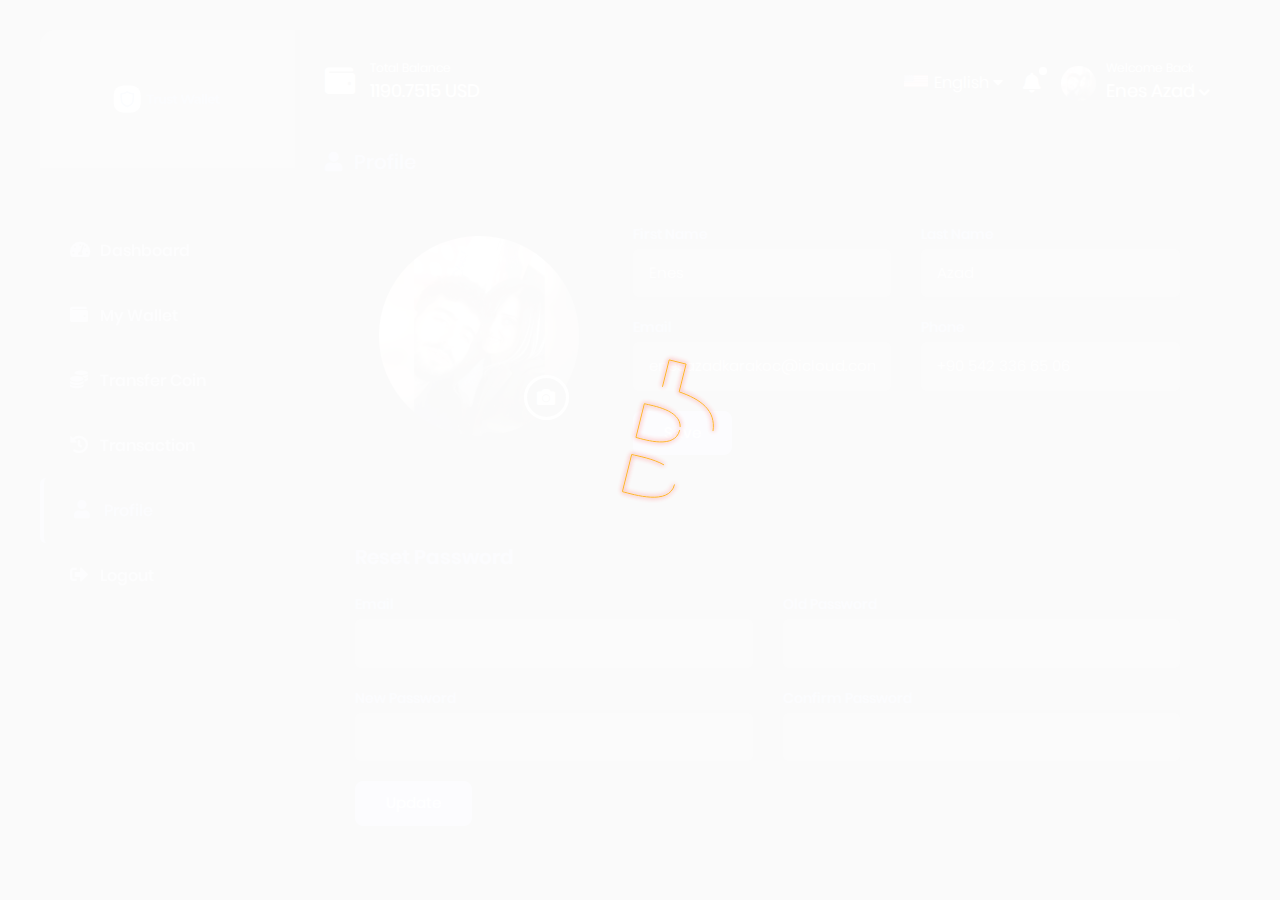
==== index.html @ 0002d227 "first commit" ====
<!doctype html>
<html lang="en">

<head>
   <meta charset="utf-8">
   <meta name="viewport" content="width=device-width, initial-scale=1, shrink-to-fit=no">
   <link rel="stylesheet" href="assets/css/style.css">
   <link rel="stylesheet" href="assets/css/responsive.css">
   <link rel="stylesheet" href="../../cdnjs.cloudflare.com/ajax/libs/Chart.assets/js/2.9.3/Chart.html">
   <link rel="stylesheet" href="assets/css/bootstrap.min.css">
   <link rel="stylesheet" href="assets/css/owl.carousel.min.css">
   <link rel="stylesheet" href="assets/fontawesome/css/all.min.css">
   <link rel="shortcut icon" href="assets/images/favicon.png">
   <title>Trust Wallet</title>
   <meta name="Keywords"
      content="crypto wallet, best crypto wallet, cryptocurrency wallet, online cryptocurrency wallet, multi cryptocurrency wallet">
   <meta name="Description"
      content="Create a multiple crypto wallet to send and receive crypto coins through various cryptocurrencies such as Bitcoin, Ethereum, Litecoin, etc. Check more features">
   <meta name="theme-color" content="#001c71">
   <meta name="twitter:card" content="summary">
   <meta name="twitter:description"
      content="Create a multiple crypto wallet to send and receive crypto coins through various cryptocurrencies such as Bitcoin, Ethereum, Litecoin, etc. Check more features">
   <meta name="twitter:title" content="Crypto Wallet User Panel | Cryptocurrency Wallet">
   <meta name="twitter:image" content="assets/images/meta-banner.html">
   <meta property="og:locale" content="en_US">
   <meta property="og:type" content="article">
   <meta property="og:title" content="Crypto Wallet User Panel | Cryptocurrency Wallet">
   <meta property="og:description"
      content="Create a multiple crypto wallet to send and receive crypto coins through various cryptocurrencies such as Bitcoin, Ethereum, Litecoin, etc. Check more features">
   <meta property="og:url" content="">
   <meta property="og:site_name" content="Crypto Wallet User Panel">
   <meta property="og:image" content="assets/images/meta-banner.html">
   <meta property="og:image:secure_url" content="assets/images/meta-banner.html">
</head>

<body class="theme-defalt dark-mode">
   <style>
      .wallet-transaction {
         margin: 0px 30px;
      }

      @media screen and (max-width: 1199px) and (min-width: 992px) {
         .wallet-transaction-box .wallet-transaction-balance {
            float: right !important;
            display: inherit !important;
            width: auto !important;
         }
      }
   </style>
   <!-- wallet area -->
   <div class="wallet-area">
      <div class="wallet-area-warpper">
         <div id="loader-wrapper">
            <div id="loader"></div>
            <div class="loader-images"><img src="assets/images/loader.svg" alt="Loader"></div>
         </div>
         <div class="row">
            <div class="col-xl-12 col-lg-12 col-md-12 col-sm-12 col-12">
               <div class="header-box">
                  <div class="header-logo">
                     <a href="dashboard.html"><img src="assets/images/logo.svg" alt="Logo"></a>
                  </div>
                  <div class="header-nav-menu">
                     <i class="menu-responsive fas fa-bars"></i>
                     <ul>
                        <li><a href="dashboard.html"><i class="fas fa-tachometer-alt"></i> Dashboard</a></li>
                        <li><a href="wallet.html"><i class="fas fa-wallet"></i> My Wallet</a></li>
                        <li><a href="transfer-coin.html"><i class="fas fa-coins"></i> Transfer Coin</a></li>
                        <li><a href="transaction.html"><i class="fas fa-history"></i> Transaction</a></li>
                        <li class="active"><a href="profile.html"><i class="fas fa-user"></i> Profile</a></li>
                        <li><a href="#" data-toggle="modal" data-target="#logout"><i class="fas fa-sign-out-alt"></i>
                              Logout</a></li>
                     </ul>
                     <div class="color-switcher">
                        <div class="toggle-button"><i class="fas fa-cog"></i></div>
                        <div class="color-theme-menu">
                           <h4>Color Switcher</h4>
                           <ul id="color-ul" class="clearfix">
                              <li class="color-li"><a class="theme-defalt" title="theme" href="#"></a></li>
                              <li class="color-li"><a class="theme-orrange" title="theme" href="#"></a></li>
                              <li class="color-li"><a class="theme-cyan" title="theme" href="#"></a></li>
                              <li class="color-li"><a class="theme-green" title="theme" href="#"></a></li>
                              <li class="color-li"><a class="theme-purple" title="theme" href="#"></a></li>
                              <li class="color-li"><a class="purple-pink" title="theme" href="#"></a></li>
                           </ul>
                        </div>
                     </div>
                     <div class="theme-color-swith">
                        <a href="JavaScript:Void(0)" onclick="changeMode()">Dark Mode</a>
                        <label class="switch">
                           <input type="checkbox" id="theme-change" checked>
                           <span class="slider round"></span>
                        </label>
                     </div>
                  </div>
               </div>
               <div class="wallet-area-right">
                  <div class="wallet-top-header clearfix">
                     <div class="wallet-top-header-left">
                        <div class="wallet-top-header-box">
                           <div class="header-wallet-ico" style="color: #87d682;"><i class="fas fa-wallet"></i></div>
                           <span>Total Balance</span>
                           <h3 style="color: #87d682;"><span id="balance">1190.7515</span> USD</h3>
                        </div>
                        <!-- <div class="wallet-top-header-box">
                              <div class="header-wallet-ico" style="color: #7ad9e3;"><i class="fab fa-bitcoin"></i></div>
                              <span>Pending Balance</span>
                              <h3 style="color: #7ad9e3;"><span>87.749575978</span> BTC</h3>
                           </div> -->
                     </div>
                     <div class="wallet-top-header-right">
                        <div class="wallet-language-box">
                           <div class="dropdown">
                              <div class="select">
                                 <span><img class="flag-img" src="assets/images/flag/us.png" alt="USA"> English</span>
                                 <i class="fas fa-caret-down"></i>
                              </div>
                              <input type="hidden" name="gender">
                              <div class="dropdown-menu">
                                 <ul class="language-dropdown">
                                    <li>
                                       <a href="#" class="lang-br lang-select" data-lang="en">
                                          <span><img class="flag-img" src="assets/images/flag/us.png"
                                                alt="USA"></span>English
                                       </a>
                                    </li>
                                    <li>
                                       <a href="#googtrans(en|ar)" class="lang-br lang-select" data-lang="ar">
                                          <span><img class="flag-img" src="assets/images/flag/ae.png"
                                                alt="Arabic"></span>Arabic
                                       </a>
                                    </li>
                                    <li>
                                       <a href="#googtrans(en|de)" class="lang-br lang-select" data-lang="de">
                                          <span><img class="flag-img" src="assets/images/flag/de.png"
                                                alt="Germany"></span>Deutsch
                                       </a>
                                    </li>
                                    <li>
                                       <a href="#googtrans(en|it)" class="lang-br lang-select" data-lang="it">
                                          <span><img class="flag-img" src="assets/images/flag/it.png"
                                                alt="Italy"></span>Italiano
                                       </a>
                                    </li>
                                    <li>
                                       <a href="#googtrans(en|vi)" class="lang-br lang-select" data-lang="vn">
                                          <span><img class="flag-img" src="assets/images/flag/th.png"
                                                alt="Viet Nam"></span>Tiếng Việt
                                       </a>
                                    </li>
                                    <li>
                                       <a href="#googtrans(en|pt)" class="lang-br lang-select" data-lang="pt">
                                          <span><img class="flag-img" src="assets/images/flag/br.png"
                                                alt="Brazil"></span>Portuguese
                                       </a>
                                    </li>
                                    <li>
                                       <a href="#googtrans(en|es)" class="lang-br lang-select" data-lang="es">
                                          <span><img class="flag-img" src="assets/images/flag/es.png"
                                                alt="Spain"></span>español
                                       </a>
                                    </li>
                                    <li>
                                       <a href="#googtrans(en|zh-CN)" class="lang-br lang-select" data-lang="zh-CN">
                                          <span><img class="flag-img" src="assets/images/flag/cn.png"
                                                alt="China"></span>Chinese
                                       </a>
                                    </li>
                                    <li>
                                       <a href="#googtrans(en|ko)" class="lang-br lang-select" data-lang="ko">
                                          <span><img class="flag-img" src="assets/images/flag/kr.png"
                                                alt="Korea, Republic of"></span>한국어
                                       </a>
                                    </li>
                                    <li>
                                       <a href="#googtrans(en|ru)" class="lang-br lang-select" data-lang="ru">
                                          <span><img class="flag-img" src="assets/images/flag/ru.png"
                                                alt="Russia"></span>Русский
                                       </a>
                                    </li>
                                    <li>
                                       <a href="#googtrans(en|ja)" class="lang-br lang-select" data-lang="ja">
                                          <span><img class="flag-img" src="assets/images/flag/jp.png"
                                                alt="Japan"></span>日本語
                                       </a>
                                    </li>
                                    <li>
                                       <a href="#googtrans(en|hi)" class="lang-br lang-select" data-lang="hi">
                                          <span><img class="flag-img" src="assets/images/flag/in.png"
                                                alt="India"></span>Hindi
                                       </a>
                                    </li>
                                    <li>
                                       <a href="#googtrans(en|th)" class="lang-br lang-select" data-lang="th">
                                          <span><img class="flag-img" src="assets/images/flag/th.png"
                                                alt="Thailand"></span>ภาษาไทย
                                       </a>
                                    </li>
                                 </ul>
                              </div>
                           </div>
                        </div>
                        <div class="notification-box-area">
                           <div class="notification-box">
                              <i class="fas fa-bell"></i>
                              <span class="notification-active"></span>
                           </div>
                           <div class="notification-dropdown">
                              <div class="notification-header">
                                 <h3>You have <strong>3</strong> new notifications.</h3>
                              </div>
                              <ul class="notification-list">
                                 <li class="notification-success">
                                    <div class="notification-icon"><i class="fas fa-check-circle"></i></div>
                                    <div class="notification-content">
                                       <h3>Successful transaction of 0.01 BTC</h3>
                                       <h4>15 mins ago</h4>
                                    </div>
                                 </li>
                                 <li class="notification-pending">
                                    <div class="notification-icon"><i class="fas fa-exclamation-circle"></i></div>
                                    <div class="notification-content">
                                       <h3>4 of Pending Transactions!</h3>
                                       <h4>45 mins ago</h4>
                                    </div>
                                 </li>
                                 <li class="notification-cancel read-notification">
                                    <div class="notification-icon"><i class="fas fa-times-circle"></i></div>
                                    <div class="notification-content">
                                       <h3>Cancelled Transaction of 20 BTC</h3>
                                       <h4>1 hour ago</h4>
                                    </div>
                                 </li>
                                 <li class="notification-cancel read-notification">
                                    <div class="notification-icon"><i class="fas fa-times-circle"></i></div>
                                    <div class="notification-content">
                                       <h3>Cancelled Transaction of 5 BTC</h3>
                                       <h4>1 hour ago</h4>
                                    </div>
                                 </li>
                                 <li class="notification-cancel read-notification">
                                    <div class="notification-icon"><i class="fas fa-times-circle"></i></div>
                                    <div class="notification-content">
                                       <h3>Cancelled Transaction of 30 BTC</h3>
                                       <h4>1 hour ago</h4>
                                    </div>
                                 </li>
                              </ul>
                              <div class="notification-footer">
                                 <a href="JavaScript:Void(0)">Read All Notifications</a>
                              </div>
                           </div>
                        </div>
                        <div class="wallet-top-header-box user-top-detail">
                           <div class="header-wallet-ico"><img src="assets/images/profile.jpg" alt="Profile"></div>
                           <span>Welcome Back</span>
                           <h3>Enes Azad <i class="fas fa-chevron-down"></i></h3>
                           <ul class="profile-dropdown">
                              <li><a href="profile.html"><i class="fas fa-user"></i> Profile</a></li>
                              <li><a href="wallet.html"><i class="fas fa-wallet"></i> My Wallet</a></li>
                              <li><a href="#"><i class="fas fa-sign-out-alt"></i> Logout</a></li>
                           </ul>
                        </div>
                     </div>
                  </div>
                  <div class="wallet-box-scroll">
                     <div class="wallet-bradcrumb">
                        <h2><i class="fas fa-user"></i> Profile</h2>
                     </div>
                     <div class="profile-page-area clearfix">
                        <div class="profile-page-area-main">
                           <div class="profile-information">
                              <div class="editprofile-images">
                                 <div class="edit-images">
                                    <img src="assets/images/profile.jpg" alt="Profile">
                                    <input style="display: none;" type="file" accept="jpg" id="edit-pp">
                                    <label for="edit-pp" class="edit-label"><i class="fas fa-camera"></i></label>
                                 </div>
                              </div>
                           </div>
                           <div class="profile-information-right">
                              <div class="profile-information-box">
                                 <div class="theme-input-box">
                                    <label>First Name</label>
                                    <input type="text" name="" value="Enes" class="theme-input">
                                 </div>
                                 <div class="theme-input-box">
                                    <label>Last Name</label>
                                    <input type="text" name="" value="Azad" class="theme-input">
                                 </div>
                                 <div class="theme-input-box">
                                    <label>Email</label>
                                    <input type="email" name="" value="enesazadkarakoc@icloud.com" class="theme-input">
                                 </div>
                                 <div class="theme-input-box">
                                    <label>Phone</label>
                                    <input type="" name="" value="+90 542 336 65 06" class="theme-input">
                                 </div>
                                 <div class="profile-btn">
                                    <button class="theme-btn">Save</button>
                                 </div>
                              </div>
                           </div>
                        </div>
                        <div class="profile-reset-password">
                           <div class="profile-information-box">
                              <h2 class="dashboard-title">Reset Password</h2>
                              <div class="theme-input-box">
                                 <label>Email</label>
                                 <input type="email" name="" class="theme-input">
                              </div>
                              <div class="theme-input-box">
                                 <label>Old Password</label>
                                 <input type="Password" name="" class="theme-input">
                              </div>
                              <div class="theme-input-box">
                                 <label>New Password</label>
                                 <input type="Password" name="" class="theme-input">
                              </div>
                              <div class="theme-input-box">
                                 <label>Confirm Password</label>
                                 <input type="Password" name="" class="theme-input">
                              </div>
                              <div class="profile-btn">
                                 <button class="theme-btn">Update</button>
                              </div>
                           </div>
                        </div>
                     </div>
                  </div>
               </div>
            </div>
         </div>
      </div>
   </div>
   <!-- wallet area -->
   <!-- create wallet area -->
   <div id="create-wallet" class="modal fade theme-popup" role="dialog">
      <div class="modal-dialog">
         <!-- Modal content-->
         <div class="modal-content">
            <div class="modal-header">
               <h4 class="modal-title">Create Wallet</h4>
               <button type="button" class="close" data-dismiss="modal"><i class="fas fa-times"></i></button>
            </div>
            <div class="modal-body">
               <div class="wallet-popup">
                  <form>
                     <div class="wallet-popup-box">
                        <label>Address</label>
                        <input class="theme-input" type="" name="" placeholder="1F1tAaz5x1HUXrCNLbtMDqcw6o5GNn4xqX">
                     </div>
                     <div class="wallet-popup-box">
                        <label>Amount</label>
                        <input class="theme-input" type="" name="" placeholder="1.234567735">
                        <select>
                           <option>BTC</option>
                           <option>ETH</option>
                           <option>LTC</option>
                           <option>BCH</option>
                           <option>USDT</option>
                        </select>
                     </div>
                     <div class="wallet-btn text-right">
                        <button class="theme-btn">Create Wallet</button>
                     </div>
                  </form>
               </div>
            </div>
         </div>
      </div>
   </div>
   <!-- create wallet area -->
   <!-- remove wallet area -->
   <div id="remove-wallet" class="modal fade remove-theme-popup" role="dialog">
      <div class="modal-dialog">
         <!-- Modal content-->
         <div class="modal-content">
            <div class="modal-body">
               <button type="button" class="close" data-dismiss="modal"><i class="fas fa-times"></i></button>
               <div class="remove-popup">
                  <h3>Are you sure want to remove ?</h3>
                  <div class="remove-popuo-btn clearfix">
                     <button class="remove-btn cancel-btn" data-dismiss="modal">Cancel</button>
                     <button class="remove-btn" data-dismiss="modal">Remove</button>
                  </div>
               </div>
            </div>
         </div>
      </div>
   </div>
   <!-- remove wallet area -->
   <!-- logout model area -->
   <div id="logout" class="modal fade remove-theme-popup" role="dialog">
      <div class="modal-dialog">
         <!-- Modal content-->
         <div class="modal-content">
            <div class="modal-body">
               <button type="button" class="close" data-dismiss="modal"><i class="fas fa-times"></i></button>
               <div class="remove-popup">
                  <h3>Are you sure want to logout ?</h3>
                  <div class="remove-popuo-btn clearfix">
                     <button class="remove-btn cancel-btn" data-dismiss="modal">Cancel</button>
                     <button class="remove-btn" data-dismiss="modal">Logout</button>
                  </div>
               </div>
            </div>
         </div>
      </div>
   </div>
   <!-- logout model area -->
   <script src="assets/js/jquery.min.js"></script>
   <script src="assets/js/bootstrap.min.js"></script>
   <script type="text/javascript"
      src="../../cdnjs.cloudflare.com/ajax/libs/jquery-cookie/1.4.1/jquery.cookie.min.js"></script>
   <script type="text/javascript"
      src="../../translate.google.com/translate_a/elementa0d8.js?cb=googleTranslateElementInit"></script>
   <script src="assets/js/custom.js"></script>
</body>

</html>
---- assets/css/style.css ----
/*
* Template Name : Crypto Wallet User Panel | Cryptocurrency Wallet
* Version : 1.0.0
* Created by : Crypto Wallet User Panel | Cryptocurrency Wallet
* File: Main Css 
*/

/*
====================================
[ CSS TABLE CONTENT ]
------------------------------------
    1.0 - Custom
    2.0 - header css
    3.0 - wallet css
    4.0 - popup css
    5.0 - tranfer coin css
    6.0 - invoice css
    7.0 - remove theme pupup css
    8.0 - profile css
    9.0 - color swittcher css
-------------------------------------
[ END CSS TABLE CONTENT ]
=====================================
*/
/* =============================================
                Theme Reset Style
============================================= */
@import url("color/dark/dark-blue.css");
@import url("color/dark/dark-green.css");
@import url("color/dark/dark-purple.css");
@import url("color/dark/dark-purple-pink.css");
@import url("color/orrange.css");
@import url("color/cyan.css");
@import url("color/green.css");
@import url("color/purple.css");
@import url("color/purple-pink.css");
@import url("color/dark-mode.css");
body {
    font-family: 'Poppins' !important;
    font-weight: 300 !important;
    top: inherit !important;
    min-height: inherit !important;
    transition: all 0.3s;
}
.dark-mode{
    background-color: #000;
}
ul, li {
    margin: 0px;
    padding: 0px;
    list-style: none;
}
img{
  max-width: 100%;
}
@font-face {
    font-family: 'Poppins';
    src: url('../fonts/Poppins-Light.eot');
    src: url('../fonts/Poppins-Light.woff') format('woff'), 
         url('../fonts/Poppins-Light.ttf') format('truetype'), 
         url('../fonts/Poppins-Light.svg') format('svg');
    font-weight: 300;
    font-style: normal;
}
@font-face {
    font-family: 'Poppins';
    src: url('../fonts/Poppins-Regular.eot');
    src: url('../fonts/Poppins-Regular.woff') format('woff'), 
         url('../fonts/Poppins-Regular.ttf') format('truetype'), 
         url('../fonts/Poppins-Regular.svg') format('svg');
    font-weight: 400;
    font-style: normal;
}
@font-face {
    font-family: 'Poppins';
    src: url('../fonts/Poppins-Medium.eot');
    src: url('../fonts/Poppins-Medium.woff') format('woff'), 
         url('../fonts/Poppins-Medium.ttf') format('truetype'), 
         url('../fonts/Poppins-Medium.svg') format('svg');
    font-weight: 500;
    font-style: normal;
}
@font-face {
    font-family: 'Poppins';
    src: url('../fonts/Poppins-Bold.eot');
    src: url('../fonts/Poppins-Bold.woff') format('woff'), 
         url('../fonts/Poppins-Bold.ttf') format('truetype'), 
         url('../fonts/Poppins-Bold.svg') format('svg');
    font-weight: 800;
    font-style: normal;
}
@font-face {
    font-family: 'Poppins';
    src: url('../fonts/Poppins-SemiBold.eot');
    src: url('../fonts/Poppins-SemiBold.woff') format('woff'), 
         url('../fonts/Poppins-SemiBold.ttf') format('truetype'), 
         url('../fonts/Poppins-SemiBold.svg') format('svg');
    font-weight: 600;
    font-style: normal;
}
-webkit-scrollbar-track
{
    -webkit-box-shadow: inset 0 0 6px rgba(0,0,0,0.3);
    border-radius: 10px;
    background-color: #ccc;
}

::-webkit-scrollbar
{
    width: 6px;
    background-color: #ccc;
}

::-webkit-scrollbar-thumb
{
    border-radius: 10px;
    -webkit-box-shadow: inset 0 0 6px rgba(0,0,0,.3);
    background-color: #ccc;
}
/* custom css */
.dark-mode .color-theme-menu .theme-defalt {
    background-color: #5a78d2 !important;
}
#loader-wrapper {
    position: fixed;
    top: 0;
    left: 0;
    width: 100%;
    height: 100%;
    z-index: 10;
    overflow: visible;
    background-color: rgba(255, 255, 255, 0.98);
    transition: all 0.5s;
}
.loaded #loader-wrapper {
    visibility: hidden;
    opacity: 0;
}
.loader-images {
    position: fixed;
    top: 50%;
    left: 50%;
    transform: translate(-50%, -50%);
    display: block;
}
.loaded #loader-wrapper .loader-images{
    display: none;
}
.theme-color-swith {
    padding: 10px 0px 10px 15px;
    border-top: 1px solid #eee;
    margin-top: 8px;
    position: relative;
}
.theme-color-swith a {
    font-weight: 600;
    color: #666;
    font-size: 14px;
    text-decoration: none !important;
}
.theme-color-swith .switch {
    display: inline-block;
    width: 35px;
    height: 20px;
    position: absolute;
    top: 12px;
    right: 15px;
}
.theme-color-swith .switch input { 
  opacity: 0;
  width: 0;
  height: 0;
}
.theme-color-swith .slider {
  position: absolute;
  cursor: pointer;
  top: 0;
  left: 0;
  right: 0;
  bottom: 0;
  background-color: #ccc;
  -webkit-transition: .4s;
  transition: .4s;
}
.theme-color-swith .slider:before {
    position: absolute;
    content: "";
    height: 12px;
    width: 12px;
    left: 5px;
    bottom: 4px;
    background-color: white;
    -webkit-transition: .4s;
    transition: .4s;
}
.theme-color-swith input:checked + .slider {
    background-color: #001c71;
}
.theme-color-swith input:checked + .slider:before {
    -webkit-transform: translateX(14px);
    -ms-transform: translateX(14px);
    transform: translateX(14px);
}
/* Rounded sliders */
.theme-color-swith .slider.round {
  border-radius: 34px;
}
.theme-color-swith .slider.round:before {
  border-radius: 50%;
}
/* theme color toggle */
@media (max-width:520px){
    #toast {
        left: 70%;
        top: 120px;
    }
}
#toast.show {
    visibility: visible;
    -webkit-animation: fadein 2s, fadeout 2s 4.5s;
    animation: fadein 2s, fadeout 2s 4.5s;
}

@-webkit-keyframes fadein {
    from {top: 0; opacity: 0;} 
    to {top: 120px; opacity: 1;}
}

@keyframes fadein {
    from {top: 0; opacity: 0;}
    to {top: 120px; opacity: 1;}
}

@-webkit-keyframes fadeout {
    from {top: 120px; opacity: 1;} 
    to {top: 0; opacity: 0;}
}

@keyframes fadeout {
    from {top: 120px; opacity: 1;}
    to {top: 0; opacity: 0;}
}
/*toast css over*/
.theme-btn {
    background-color: #001c71;
    border: 1px solid #001c71;
    padding: 10px 30px;
    color: #fff;
    outline: 0;
    font-size: 15px;
    border-radius: 8px;
    cursor: pointer;
    outline: 0 !important;
}
.theme-btn:hover {
    opacity: .8;
}
.dark-mode .wallet-area-warpper {
    box-shadow: 0px 0px 15px #000;
}
.wallet-area-warpper {
    background-color: #001c7110;
    height: calc(100vh - 60px);
    border-radius: 15px 15px;
    box-shadow: 0px 0px 15px #ccc;
    max-width: 1200px;
    margin: 0px auto;
    position: relative;
    overflow: hidden;
}
/*.wallet-area-warpper::before {
    content: "";
    height: 100%;
    width: 100%;
    background-color: #fff;
    position: absolute;
    top: 0px;
    left: 0px;
    border: 0px;
    z-index: 99;
    opacity: .99;
    transition: all 0.5s;
}*/
.wallet-box-scroll {
    height: calc(100vh - 160px);
    overflow: auto;
    padding-bottom: 30px;
}
/* custom css */
/* header css */
.header-logo {
    padding: 34px 30px;
    margin-bottom: 50px;
    background-color: #29418a;
    border-radius: 15px 0px 0px;
}
.header-box {
    background-color: #fff;
    border-radius: 15px 0px 0px 15px;
    position: fixed;
    width: 255px;
    height: calc(100% - 60px);
}
.wallet-area {
    margin: 30px 30px;
}
.header-logo img {
    max-width: 140px;
    display: block;
    margin: 0px auto;
}
.header-nav-menu ul {
    margin: 0px;
}
.header-nav-menu ul li {
    padding-bottom: 20px;
    padding: 20px 30px 20px 60px;
    position: relative;
}
.header-nav-menu ul li a > i {
    font-size: 18px;
    position: absolute;
    top: 22px;
    left: 30px;
}
.header-nav-menu ul li.active {
    border-left: 4px solid #001c71;
    border-radius: 6px;
}
.header-nav-menu ul li a {
    display: inline-block;
    font-size: 16px;
    color: #96a1b7;
    text-decoration: none;
    font-weight: 500;
    line-height: normal;
}
.header-nav-menu ul li.active > a,
.header-nav-menu ul li a:hover {
    color: #001c71;
}
/* header css */
/* wallet css */
.wallet-chart {
    padding: 0px 30px;
    margin-bottom: 30px;
}
.wallet-chart #chart {
    background-color: #fff;
    border-radius: 15px 15px;
    padding: 15px 15px;
}
.apexcharts-toolbar,
.apexcharts-legend.apexcharts-align-left.position-top {
    display: none !important;
}
.wallet-chart #chart {
    background-color: #fff;
    border-radius: 15px 15px;
    padding: 8px 40px 8px 15px;
    overflow: hidden;
    box-shadow: 0px 0px 8px #eee;
}
.wallet-area-right {
    margin-left: 255px;
    padding-bottom: 30px;
}
.wallet-top-header-left {
    float: left;
}
.wallet-top-header-right {
    float: right;
}
.wallet-top-header-box.user-top-detail {
    cursor: pointer;
    position: relative;
    margin-left: 20px;
}
.wallet-top-header-box.user-top-detail ul {
    position: absolute;
    top: 100%;
    margin: 28px 0px 0px;
    width: 150px !important;
    right: 0px;
    background-color: #fff;
    z-index: 1;
    box-shadow: 0px 0px 8px #ccc;
    display: none;
}
.wallet-language-box {
    float: left;
    margin: 12px 0px 0px;
}
.wallet-language-box .dropdown {
    outline: 0;
    cursor: pointer;
}
.wallet-language-box .dropdown-menu {
    background-color: #fff;
    border: 0px;
    top: 58px;
    border-radius: 0px;
    padding: 0px;
    margin: 0px;
    box-shadow: 0px 0px 8px #ccc;
}
.wallet-language-box .dropdown-menu .language-dropdown {
    height: 430px;
    overflow: auto;
    margin: 0;
}
.wallet-language-box .dropdown-menu li {
    font-size: 15px;
    padding: 10px 15px;
    color: #001c71;
    border-bottom: 1px solid #eee;
}
.wallet-language-box .dropdown-menu li > a {
    color: #001c71;
    text-decoration: none;
}
.wallet-language-box .dropdown-menu li.active {
    background-color: #274398;
    border-color: #274398;
}
.wallet-language-box .dropdown-menu li:last-child {
    border-bottom: 0px;
}
.wallet-language-box .dropdown-menu li img {
    width: 24px;
    margin-right: 5px;
}
.wallet-language-box .dropdown .select {
    font-size: 16px;
    color: #fff;
}
.wallet-language-box .dropdown .select span img {
    width: 24px;
    float: left;
    position: relative;
    top: 4px;
    margin-right: 6px;
}
.wallet-top-header-right .notification-box-area {
    float: left;
    margin-left: 20px;
    position: relative;
    z-index: 1;
}
#artitleTranslate, #customTranslate, .goog-te-banner-frame {
 display: none;
}
.notification-dropdown {
    position: absolute;
    top: 70px;
    width: 330px !important;
    background-color: #fff;
    left: 50%;
    z-index: 1;
    transform: translateX(-50%);
    box-shadow: 0px 0px 8px #ccc;
    display: none;
}
.notification-dropdown::before,
.profile-dropdown::before,
.wallet-language-box .dropdown-menu::before {
    bottom: 100%;
    left: 50%;
    border: solid transparent;
    content: " ";
    height: 0;
    width: 0;
    position: absolute;
    pointer-events: none;
    border-color: rgba(194, 225, 245, 0);
    border-bottom-color: #fff;
    border-width: 10px;
    margin-left: -10px;
}
.wallet-language-box .dropdown-menu::before {
    left: 45%;
}
.notification-dropdown::before {
    border-bottom-color: #f3f3f3;
}
.notification-dropdown .notification-list {
    margin: 0px;
    max-height: 288px;
    overflow-y: auto;
}
.notification-dropdown .notification-footer a {
    background-color: #001c71;
    display: block;
    font-size: 15px;
    padding: 12px 15px;
    text-align: center;
    color: #fff;
    font-weight: 500;
    text-decoration: none;
}
.notification-header h3 {
    font-size: 15px;
    margin: 0px;
    background-color: #f3f3f3;
    padding: 15px 15px;
    text-align: center;
    color: #001c71;
}
.notification-dropdown li .notification-icon {
    font-size: 22px;
    position: absolute;
    color: #fff;
    top: 50%;
    transform: translateY(-50%);
    left: 15px;
}
.notification-success .notification-icon {
    color: #4CAF50 !important;
}
.notification-pending .notification-icon {
    color: #ffc107 !important;
}
.notification-cancel .notification-icon {
    color: #f05050 !important;
}
.notification-content {
    padding-left: 32px;
}
.notification-dropdown li {
    position: relative;
    padding: 15px 15px;
    border-bottom: 1px solid #eee;
    color: #717171;
    cursor: pointer;
}
.notification-dropdown li.read-notification {
    color: #aaa;
}
.notification-dropdown li:last-child {
    border-bottom: 0px;
}
.notification-dropdown li .notification-content h3 {
    font-size: 15px;
    margin: 0px 0px 5px;
    font-weight: 500;
}
.notification-dropdown li.read-notification .notification-content h3 {
    font-weight: normal;
}
.notification-dropdown li .notification-content h4 {
    font-size: 15px;
    font-weight: 400;
    margin: 0px;
    color: #aaaaaa;
}
.notification-dropdown li span {
    font-size: 12px;
    color: #001c71;
    position: absolute;
    top: 50%;
    transform: translateY(-50%);
    right: 15px;
}
.wallet-top-header-right .notification-box-area .notification-box{
    position: relative;
}
.wallet-top-header-right .notification-box-area .notification-box > i {
    font-size: 20px;
    color: #fff;
    margin: 14px 0px 0px;
    cursor: pointer;
}
.wallet-top-header-right .notification-box-area .notification-box .notification-active {
    height: 8px;
    width: 8px;
    background-color: #87d682;
    border-radius: 100%;
    position: absolute;
    top: 8px;
    right: -6px;
}
.wallet-top-header-box.user-top-detail ul li a {
    display: block;
    font-size: 16px;
    color: #001c71;
    padding: 10px 15px;
    text-decoration: none;
    border-bottom: 1px solid #eee;
}
.wallet-top-header-box.user-top-detail ul li:last-child a{
    border-bottom: 0px;
}
.wallet-top-header-box.user-top-detail ul li a > i {
    font-size: 15px;
    margin-right: 5px;
}
.wallet-top-header-box {
    float: left;
    margin-left: 30px;
    position: relative;
    padding-left: 45px;
}
.wallet-top-header-box .header-wallet-ico {
    font-size: 30px;
    position: absolute;
    top: 0px;
    left: 0px;
    color: #ccc;
}
.wallet-top-header-box .header-wallet-ico img {
    height: 35px;
    width: 35px;
    border-radius: 100%;
}
.wallet-top-header-left .wallet-top-header-box:first-child{
    margin-left: 0px;
}
.wallet-top-header {
    background-color: #001c71;
    padding: 28.5px 30px;
    border-top-right-radius: 15px;
}
.wallet-top-header-box > span {
    font-size: 12px;
    color: #eff6ff;
    display: block;
    margin-bottom: 3px;
}
.wallet-top-header-box h3 {
    font-size: 18px;
    color: #e3e3e7;
    margin: 0px;
    font-weight: 400;
}
.wallet-top-header-box h3 > i {
    font-size: 12px;
}
.wallet-bradcrumb {
    padding: 20px 30px;
}
.wallet-bradcrumb h2 {
    font-size: 20px;
    margin: 0px;
    color: #003595;
}
.wallet-bradcrumb h2 > i {
    margin-right: 6px;
}
.wallet-box-main {
    padding: 0px 15px;
}
.wallet-box-left {
    width: 45%;
    float: left;
    padding: 0px 15px;
}
.wallet-box-right {
    width: 55%;
    float: left;
    padding: 0px 15px;
}
.wallet-balance-box .wallet-balance-name {
    float: left;
}
.wallet-balance-box .wallet-balance-amount {
    float: right;
}
.wallet-balance {
    background-color: #fff;
    border-radius: 15px 15px;
    padding: 30px 30px;
    box-shadow: 0px 0px 8px #eee;
}
.wallet-balance-box {
    position: relative;
    padding-left: 55px;
    border-bottom: 1px solid #eee;
    padding-bottom: 19px;
    margin-bottom: 18px;
}
.wallet-balance-box:last-child{
    padding-bottom: 0px;
    margin-bottom: 0px;
    border-bottom: 0px;
}
.wallet-balance-box .wallet-balance-ico {
    width: 40px;
    position: absolute;
    top: 0px;
    left: 0px;
}
.wallet-balance-box .wallet-balance-name h3,
.wallet-balance-box .wallet-balance-amount h3 {
    font-size: 16px;
    color: #001c71;
    margin: 0px 0px;
}
.wallet-balance-box span {
    font-size: 15px;
    color: #666;
    display: block;
    font-weight: 400;
}
.wallet-balance-box .wallet-balance-amount h3 {
    margin: 10px 0px;
}
.wallet-transaction {
    background-color: #fff;
    border-radius: 15px 15px;
    padding: 30px 30px;
    box-shadow: 0px 0px 8px #eee;
}
.wallet-transaction-box .wallet-transaction-ico {
    height: 40px;
    width: 40px;
    background-color: #001c71;
    font-size: 18px;
    text-align: center;
    color: #fff;
    border-radius: 100%;
    position: absolute;
    top: 0px;
    left: 0px;
}
.wallet-transaction-box .wallet-transaction-ico > i {
    line-height: 40px;
}
.wallet-transaction-box {
    position: relative;
    padding-left: 52px;
    border-bottom: 1px solid #eee;
    padding-bottom: 20px;
    margin-bottom: 20px;
}
.wallet-transaction-box:last-child{
    border-bottom: 0px;
    padding-bottom: 0px;
    margin-bottom: 0px;
}
.wallet-transaction-box .wallet-transaction-name h3,
.wallet-transaction-balance h3 {
    font-size: 16px;
    color: #001c71;
    margin: 0px 0px;
}
.wallet-transaction-box .wallet-transaction-name span,
.wallet-transaction-balance span {
    font-size: 13px;
    color: #666;
    display: block;
}
.wallet-transaction-box .wallet-transaction-name {
    float: left;
}
.wallet-transaction-box .wallet-transaction-balance {
    float: right;
}
.wallet-transaction-box .wallet-transaction-ico.wallet-Withdrawal {
    background-color: #87d682;
}
.wallet-transaction-box .wallet-transaction-ico.wallet-sync {
    background-color: #7ad9e3;
}
.sent-coin-transaction {
    background-color: #87d682 !important;
}
.recive-coin-transaction {
    background-color: #7ad9e3 !important;
}
.dashboard-title {
    font-size: 20px;
    color: #001c71;
    font-weight: 600;
    margin: 0px 0px 25px;
}
.wallet-balance-area {
    margin: 0px 15px;
}
.wallet-balance-area .wallet-balance-box .wallet-balance-ico {
    position: static;
    text-align: center;
    margin: 0px auto 15px;
    width: 60px;
    height: 60px;
}
.wallet-balance-area .wallet-balance-box {
    width: calc(33.33% - 30px);
    text-align: center;
    margin: 0px 15px;
    float: left;
    padding: 20px 20px;
    cursor: pointer;
    background-color: #fff;
    border-radius: 15px;
    position: relative;
    box-shadow: 0px 0px 8px #eee;
    margin-bottom: 30px;
}
.wallet-balance-area .wallet-balance-box.wallet1 {
    background-color: #f08b1630;
}
.wallet-balance-area .wallet-balance-box.wallet2 {
    background-color: #627eea30;
}
.wallet-balance-area .wallet-balance-box.wallet3 {
    background-color: #83838330;
}
.wallet-balance-area .wallet-balance-box.wallet4 {
    background-color: #8dc35130;
}
.wallet-balance-area .wallet-balance-box.wallet5 {
    background-color: #0089c130;
}
.wallet-balance-area .wallet-balance-box.wallet6 {
    background-color: #0388e530;
}
.wallet-balance-area .wallet-balance-box h3 {
    font-size: 18px;
    color: #001c71;
    margin-bottom: 0px;
    font-weight: 500;
}
.wallet-balance-area .wallet-balance-box h4 {
    font-size: 15px;
    font-weight: normal;
    margin-top: 6px;
    color: #666;
    margin-bottom: 12px;
}
.wallet-balance-area .wallet-balance-box .my-wallet-address {
    background-color: #ffffff60;
    padding: 15px 35px 15px 15px;
    font-size: 15px;
    white-space: nowrap;
    overflow: hidden;
    text-overflow: ellipsis;
    position: relative;
    border-radius: 6px 6px;
}
.wallet-balance-area .wallet-balance-box .my-wallet-address span {
    display: initial;
}
.wallet-balance-area .wallet-balance-box .my-wallet-address > i {
    position: absolute;
    top: 50%;
    transform: translateY(-50%);
    right: 12px;
    font-size: 15px;
    color: #666;
    cursor: pointer;
}
.my-wallet-area {
    padding: 0px 15px;
}
.my-wallet-box.create-new-box {
    text-align: center;
    padding: 36px 20px;
}
.my-wallet-box {
    width: calc(33.33% - 30px);
    float: left;
    margin: 0px 15px 30px;
    padding: 20px 20px;
    cursor: pointer;
    background-color: #fff;
    border-radius: 15px;
    position: relative;
    box-shadow: 0px 0px 8px #eee;
}
.my-wallet-box .remove-wallet {
    height: 32px;
    width: 32px;
    background-color: #001c71;
    border-radius: 100%;
    color: #fff;
    text-align: center;
    font-size: 18px;
    line-height: 32px;
    position: absolute;
    top: -15px;
    right: -14px;
}
.my-wallet-box.create-new-box .my-wallet-ico {
    height: 45px;
    width: 45px;
    background-color: #001c71;
    border-radius: 100%;
    color: #fff;
    font-size: 22px;
    margin: 0px auto 15px;
    box-shadow: 0px 0px 6px #001c71;
}
.my-wallet-box.create-new-box .my-wallet-ico > i {
    line-height: 46px;
}
.my-wallet-box.create-new-box h3 {
    font-size: 18px;
    color: #001c71;
    margin-bottom: 0px;
}
.my-wallet-box .my-wallet-name {
    position: relative;
    margin-bottom: 8px;
}
.my-wallet-box .my-wallet-name h3 {
    font-size: 16px;
    color: #001c71;
    margin: 0px;
}
.my-wallet-box .my-wallet-balance {
    margin-top: 15px;
}
.my-wallet-box .my-wallet-balance h3 {
    font-size: 16px;
    color: #666;
    margin: 0px;
    font-weight: 400;
}
.my-wallet-box .my-wallet-balance h3 span {
    color: #001c71;
}
.my-wallet-box .my-wallet-address {
    background-color: #001c7110;
    padding: 15px 35px 15px 15px;
    font-size: 15px;
    white-space: nowrap;
    overflow: hidden;
    text-overflow: ellipsis;
    position: relative;
}
.my-wallet-box .my-wallet-address > i {
    position: absolute;
    top: 50%;
    transform: translateY(-50%);
    right: 12px;
    font-size: 15px;
    color: #666;
    cursor: pointer;
}
/* wallet css */
/* popup css */
.modal-backdrop.show {
    opacity: .9 !important;
}
.modal-backdrop {
    background-color: #000 !important;
}
.close {
    text-shadow: none !important;
    color: #fff !important;
    opacity: 1 !important;
    outline: 0 !important;
}
.theme-popup .modal-content {
    border: 0px;
    border-radius: 15px;
}
.theme-popup .modal-header {
    background-color: #001c71;
    border-radius: 15px 15px 0px 0px;
}
.theme-popup .modal-header .modal-title {
    font-size: 18px;
    color: #fff;
}
.wallet-popup-box {
    margin-bottom: 20px;
    position: relative;
}
.wallet-popup-box:last-child {
    margin-bottom: 0px;
}
.wallet-popup-box .theme-input {
    width: 100%;
    font-size: 15px;
    color: #222;
    padding: 12px 15px;
    border-radius: 8px;
    border: 1px solid #eee;
    box-shadow: 0px 0px 8px #eee;
    outline: 0;
}
.wallet-popup-box label {
    font-size: 14px;
    display: block;
    margin: 0px 0px 4px;
    font-weight: 500;
    color: #001c71;
}
.wallet-popup-box select {
    background-color: #eee;
    border: 1px solid #eee;
    padding: 6.5px 8px;
    position: absolute;
    bottom: 4.5px;
    right: 5px;
    font-weight: 500;
    outline: 0;
}
/* tranfer coin css */
.tranfer-coin-box {
    padding: 0px 30px;
}
.tranfer-coin-box .wallet-transaction {
    margin: 0px;
}
.transfer-coin-btn {
    text-align: right;
}
.transfer-coin-btn a {
    display: inline-block;
    background-color: #96a1b7;
    padding: 10px 20px;
    border-radius: 5px;
    margin-left: 8px;
    color: #fff;
    font-size: 15px;
    box-shadow: 0px 0px 15px #eee;
    text-decoration: none !important;
}
.transfer-coin-btn a.active,
.transfer-coin-btn a:hover {
    background-color: #001c71;
    color: #fff;
}
.transfer-coin-btn a:first-child{
    margin-left: 0px;
}
.transfer-coin-btn a > i {
    margin-right: 2px;
    font-size: 18px;
    vertical-align: middle;
    position: relative;
    top: -2px;
}
.transfer-coin-content-box {
    background-color: #fff;
    border-radius: 15px 15px;
    padding: 30px 30px;
    box-shadow: 0px 0px 8px #eee;
    margin-top: 20px;
    display: none;
}
.transfer-coin-content-box.active{
    display: block;
}
.transfer-coin-input {
    margin-bottom: 20px;
    position: relative;
}
.transfer-coin-input .input-two > i,
.transfer-coin-input.transfer-coin-select > i {
    font-size: 18px;
    color: #666;
    position: absolute;
    bottom: 14px;
    left: 50%;
    transform: translateX(-50%);
}
.transfer-coin-input .input-two {
    margin: 0px -20px 25px;
    position: relative;
}
.transfer-coin-input .input-two .input-two-box {
    width: calc(50% - 40px);
    margin: 0px 20px;
    float: left;
    position: relative;
}
.transfer-coin-input .input-two .input-two-box span {
    font-size: 15px;
    color: #666;
    position: absolute;
    top: 50%;
    transform: translateY(-50%);
    right: 15px;
}
.transfer-coin-input .input-two .input-two-box input {
    padding: 10px 56px 10px 15px;
}
.transfer-coin-input label {
    font-size: 14px;
    display: block;
    margin: 0px 0px 4px;
    font-weight: 500;
    color: #001c71;
}
.transfer-coin-input input {
    width: 100%;
    background-color: #fff;
    border: 1px solid #eee;
    box-shadow: 0px 0px 8px #eee;
    padding: 12px 15px;
    outline: 0;
    border-radius: 6px;
    font-size: 15px;
    color: #444;
}
.transfer-coin-input.transfer-coin-select {
    margin: 0px -15px 20px;
}
.transfer-coin-input .dropdown {
    width: calc(50% - 40px);
    background-color: #fff;
    border: 1px solid #eee;
    box-shadow: 0px 0px 8px #eee;
    padding: 12px 15px;
    outline: 0;
    border-radius: 6px;
    color: #001c71;
    font-size: 15px;
    margin: 0px 20px;
    float: left;
    cursor: pointer;
}
.transfer-coin-input .dropdown .select {
    cursor: pointer;
    display: block;
}
.transfer-coin-input .dropdown .select span img,
.transfer-coin-input .dropdown .dropdown-menu li img {
    max-width: 20px;
    vertical-align: text-bottom;
    margin-right: 4px;
}
.transfer-coin-input .dropdown .select > i {
    font-size: 13px;
    color: #888;
    cursor: pointer;
    float: right;
    line-height: 20px
}
.transfer-coin-input .dropdown.active .select > i {
    transform: rotate(-90deg)
}
.transfer-coin-input .dropdown .dropdown-menu {
    position: absolute;
    background-color: #fff;
    width: 100%;
    left: 0;
    margin-top: 4px;
    border: 1px solid #eee;
    box-shadow: 0px 0px 8px #eee;
    overflow: hidden;
    display: none;
    max-height: 260px;
    overflow-y: auto;
    z-index: 9;
    border-radius: 6px;
}
.transfer-coin-input .dropdown .dropdown-menu li {
    padding: 10px 15px;
    cursor: pointer;
    border-bottom: 1px solid #eee;
} 
.transfer-coin-input .dropdown .dropdown-menu {
    padding: 0;
    list-style: none
}
.transfer-coin-input .dropdown .dropdown-menu li:last-child{
    border-bottom: 0px;
}
.transfer-coin-input .dropdown .dropdown-menu li:hover {
    background-color: #f2f2f2
}
.transfer-coin-input .dropdown .dropdown-menu li:active {
    background-color: #e2e2e2
}
.transfer-coin-button .theme-btn {
    width: 75%;
    margin: 0px auto;
    display: block;
}
/* tranfer coin css */
/* invoice css */
.invoice-warning {
    padding: 0px 0px 15px;
    text-align: center;
}
.invoice-warning p {
    margin: 0px;
    font-size: 15px;
    line-height: 1.4;
    color: #555;
}
.invoice-warning p .invoice-text {
    margin-right: 2px;
}
.invoice-qr-img {
    margin-bottom: 15px;
    text-align: center;
}
.invoice-qr-img img {
    max-width: 100%;
    display: block;
    max-height: 180px;
    margin: 0px auto;
    background-color: #fff !important;
    padding: 10px;
    box-shadow: 0px 0px 6px #eee;
    cursor: pointer;
    outline: 0;
    border: 0px !important;
}
.invoice-qr-ammount-box {
    margin: 0px 0px 20px;
    background-color: #fff;
    border-radius: 5px;
    border: 1px solid #eee;
    box-shadow: 0px 0px 15px #eee;
}
.invoice-qr-ammount-box .invoice-ammount-box {
    padding: 25px 20px;
    border-bottom: 1px solid #eee;
    position: relative;
}
.invoice-qr-ammount-box .invoice-ammount-box::before {
    content: "";
    border: solid #eee;
    border-width: 0 1px 1px 0;
    display: inline-block;
    padding: 5px;
    transform: rotate(45deg) translate(-50%);
    -webkit-transform: rotate(45deg) translate(-50%);
    position: absolute;
    bottom: -10px;
    background-color: #fff;
    left: 50%;
}
.invoice-qr-ammount-box .invoice-ammount-box label {
    display: block;
    font-size: 16px;
    color: #666;
    text-align: center;
}
.invoice-qr-ammount-box .invoice-ammount-box h2 {
    font-size: 28px;
    font-weight: 500;
    margin: 10px 0px 0px;
    text-align: center;
    cursor: pointer;
    color: #001c71;
}
.invoice-qr-ammount-box .invoice-qr-box {
    padding: 25px 20px;
    text-align: center;
}
.invoice-qr-ammount-box .invoice-qr-box .invoice-payment-url {
    position: relative;
}
.invoice-qr-ammount-box .invoice-qr-box .invoice-payment-url input {
    background-color: #f5f5f5;
    border: 1px solid #f5f5f5;
    padding: 12px 60px 12px 15px;
    font-size: 15px;
    width: 100%;
}
.invoice-qr-ammount-box .invoice-qr-box .invoice-payment-url > i {
    font-size: 18px;
    color: #666;
    position: absolute;
    height: 30px;
    top: 50%;
    transform: translateY(-50%);
    line-height: 30px;
    right: 0px;
    border-left: 2px solid #ccc;
    padding: 0px 14px;
    border-radius: 2px;
    cursor: pointer;
}
/* invoice css */
/* remove theme pupup css */
.remove-theme-popup .modal-dialog {
    max-width: 420px;
}
.remove-theme-popup .modal-body {
    padding: 40px 20px 0px;
    text-align: center;
}
.remove-theme-popup .close {
    color: #666 !important;
    float: none;
    position: absolute;
    top: 15px;
    right: 15px;
    font-size: 18px;
    outline: 0;
}
.remove-popup h3 {
    font-size: 20px;
    font-weight: 500;
    margin: 0px 0px 40px;
}
.remove-popuo-btn .remove-btn {
    width: 50%;
    float: left;
    display: block;
    border: 0px;
    background-color: #ff0000;
    padding: 12px 15px;
    cursor: pointer;
    outline: 0;
    color: #fff;
    font-size: 16px;
}
.remove-popuo-btn .cancel-btn {
    background-color: #eee;
    color: #222;
}
.remove-popuo-btn {
    margin: 0px -20px;
}
.modal .modal-dialog {
    margin: 15px auto 0px;
}
/* remove theme pupup css */
/* profile css */
.profile-page-area {
    padding: 0px 30px;
}
.profile-page-area-main {
    background-color: #fff;
    border-radius: 15px 15px;
    padding: 30px 30px;
    box-shadow: 0px 0px 8px #eee;
    display: table;
    width: 100%;
}
.profile-page-area-main .profile-information, 
.profile-page-area-main .profile-information-right {
    display: table-cell;
    vertical-align: middle;
}
.profile-page-area-main .profile-information {
    width: 30%;
}
.profile-page-area-main .profile-information-right {
    width: 70%;
    padding-left: 30px;
}
.editprofile-images .edit-images img {
    height: 200px;
    width: 200px;
    display: block;
    margin: 0px auto;
    border-radius: 100%;
}
.profile-page-area-main .profile-information-right .profile-information-box {
    margin: 0px -15px;
}
.profile-information-box .theme-input-box {
    width: calc(50% - 30px);
    margin: 0px 15px 20px;
    float: left;
}
.theme-input-box label {
    font-size: 14px;
    display: block;
    margin: 0px 0px 4px;
    font-weight: 500;
    color: #001c71;
}
.theme-input-box .theme-input {
    width: 100%;
    background-color: #fff;
    border: 1px solid #eee;
    box-shadow: 0px 0px 8px #eee;
    padding: 12px 15px;
    outline: 0;
    border-radius: 6px;
    font-size: 15px;
    color: #444;
}
.profile-information-box .profile-btn {
    padding-left: 15px;
}
.editprofile-images {
    text-align: center;
}
.edit-images {
    display: inline-block;
    position: relative;
}
.edit-images .edit-label {
    height: 45px;
    width: 45px;
    background-color: #001c71;
    display: block;
    border-radius: 100%;
    font-size: 18px;
    color: #fff;
    position: absolute;
    bottom: 8px;
    right: 10px;
    cursor: pointer;
    border: 3px solid #fff;
}
.edit-images .edit-label > i {
    line-height: 38px;
}
.profile-reset-password .profile-information-box {
    background-color: #fff;
    border-radius: 15px 15px;
    padding: 30px 15px;
    box-shadow: 0px 0px 8px #eee;
    display: table;
    width: 100%;
    margin-top: 30px;
}
.profile-reset-password .profile-information-box .dashboard-title {
    padding-left: 15px;
}
/* profile css */
/* color swittcher css */
.color-switcher .toggle-button {
    line-height: 50px;
    text-align: center;
    width: 48px;
    color: #fff;
    display: block;
    height: 49px;
    background: #001c71;
    float: left;
    cursor: pointer;
    display: none;
    font-size: 24px;
}
.color-theme-menu {
    float: none;
    width: 100%;
}
.color-switcher {
    border-top: 1px solid #eee;
    margin-top: 20px;
    padding-top: 10px;
}
.color-switcher .color-theme-menu h4 {
    font-size: 16px;
    margin: 0px;
    padding: 4px 15px 0px;
    text-align: left;
    font-weight: 600;
    color: #001c71;
    text-transform: uppercase;
    margin-bottom: 15px;
}
.color-switcher .color-theme-menu ul {
    margin: 0px 8px;
}
.color-theme-menu ul li {
    padding: 0px;
    width: 16.66%;
    float: left;
}
.color-theme-menu ul li > a {
    height: 25px;
    width: 25px;
    display: block;
    margin: 0 7px 8px;
    background: #f7921a;
    border-radius: 100%;
}
.color-theme-menu .theme-defalt {
    background: #001c71 !important;
}
.color-theme-menu .theme-orrange {
    background: #d47707 !important;
}
.color-theme-menu .theme-cyan {
    background: #1a8edf !important;
}
.color-theme-menu .theme-green {
    background: #0d653d !important;
}
.color-theme-menu .theme-purple {
    background: #6c20f7 !important;
}
.color-theme-menu .purple-pink {
    background: #862b6a !important;
}
/* color swittcher css */
---- assets/css/responsive.css ----
@media screen and (max-width: 479px){
    .header-logo img {
        max-width: 110px;
    }
    .wallet-top-header-right .notification-box-area .notification-box {
        position: relative;
        margin-right: 10px;
        margin-top: 4px;
    }
    .wallet-language-box .dropdown .select {
        font-size: 0px;
    }
    .wallet-top-header-right {
        right: 65px !important;
        top: 14px !important;
    }
    .wallet-top-header-right .notification-box-area {
        margin: 0px 8px;
    }
    .wallet-language-box {
        margin: 6px 0px 0px;
    }
    .wallet-top-header-right .notification-box-area .notification-box > i{
        margin-top: 6px;
    }
    .wallet-top-header-right .notification-box-area .notification-box .notification-active {
        top: 2px;
        right: -8px;
    }
    .header-nav-menu .menu-responsive{
        top: 16px !important;
    }
    .wallet-top-header-box .header-wallet-ico img {
        position: relative;
        top: -6px;
    }
    .notification-dropdown {
        top: 55px;
        transform: none;
        right: -100px;
        left: inherit;
    }
    .wallet-language-box .dropdown-menu {
        top: 39px;
        left: -50px;
    }
    .wallet-top-header-box.user-top-detail ul {
        margin: 0px !important;
        top: 55px !important;
        right: -30px !important;
    }
    .wallet-top-header-right .header-wallet-ico {
        position: static;
    }
    .wallet-top-header-box {
        width: 100%;
        float: none;
        margin-left: 0px;
        margin-bottom: 15px;
    }
    .wallet-top-header-box:last-child{
        margin-bottom: 0px;
    }
    .wallet-balance-box .wallet-balance-amount,
    .wallet-transaction-box .wallet-transaction-balance {
        float: none;
        display: inline-block;
        width: 100%;
    }
    .wallet-balance-box .wallet-balance-amount h3,
    .wallet-transaction-box .wallet-transaction-balance{
        margin-top: 8px;
    }
    .wallet-box-main {
        padding: 0px;
    }
    .wallet-chart{
        padding: 0px 15px;
    }
    .wallet-bradcrumb,
    .wallet-top-header {
        padding: 20px 15px;
    }
    .tranfer-coin-box {
        padding: 0px 0px;
    }
    .tranfer-coin-box > .row {
        margin: 0;
    }
    .transfer-coin-input .dropdown,
    .transfer-coin-input .input-two .input-two-box {
        width: 100%;
        margin: 0px 0px;
    }
    .transfer-coin-input .input-two > i, .transfer-coin-input.transfer-coin-select > i {
        position: static;
        transform: none;
        display: inline-block;
        text-align: center;
        padding: 18px 0px;
        width: 100%;
    }
    .transfer-coin-input.transfer-coin-select,
    .transfer-coin-input .input-two{
        margin: 0px 0px 20px;
    }
    .transfer-coin-content-box {
        padding: 30px 15px;
    }
    .profile-page-area {
        padding: 0px 15px;
    }
    .editprofile-images {
        margin-bottom: 15px;
    }
    .profile-page-area-main .profile-information, 
    .profile-page-area-main .profile-information-right {
        display: block;
        width: 100%;
        padding: 0px;
    }
    .profile-information-box .theme-input-box {
        width: 100%;
        margin: 0px 0px 20px;
    }
    .profile-information-box .profile-btn{
        padding-left: 0px;
    }
    .wallet-balance-area .wallet-balance-box {
        width: calc(100% - 30px);
    }
}
@media screen and (max-width: 767px) and (min-width: 480px){
    .wallet-language-box .dropdown-menu {
        top: 45px;
    }
    .notification-dropdown {
        left: 0px;
    }
    .header-nav-menu .menu-responsive{
        right: 30px !important;
    }
    .wallet-top-header-right{
        right: 65px !important;
    }
    .header-logo img {
        margin: 0px 0px 0px 15px !important;
    }
    .wallet-top-header-left {
        float: none;
    }
    .wallet-top-header-box {
        margin: 0px 0px 0px 20px;
    }
    .wallet-top-header-box h3{
        font-size: 14px;
    }
    .profile-page-area-main .profile-information, 
    .profile-page-area-main .profile-information-right {
        display: block;
        width: 100%;
        padding: 0;
    }
    .profile-page-area-main .profile-information-right {
        margin-top: 15px;
    }
    .wallet-balance-area .wallet-balance-box {
        width: calc(50% - 30px);
    }
}
@media screen and (max-width: 767px){
    .theme-color-swith {
        margin: 0px;
        border-bottom: 1px solid #eee;
    }
    .theme-color-swith a{
        color: #fff;
    }
    .color-switcher {
        margin-top: 0px;
        padding: 0px;
        position: fixed;
        top: 50%;
        transform: translateY(-50%);
        right: -230px;
        z-index: 9;
        border: 0px;
        transition: all 0.5s;
    }
    .color-switcher.active {
        right: -8px;
    }
    .color-switcher .color-theme-menu ul {
        margin: 0px 8px;
        display: block;
        width: auto !important;
        position: static;
        background: #e1e1e1;
    }
    .color-switcher h4 {
        display: none;
    }
    .color-switcher .toggle-button {
        display: inline-block;
        float: left;
    }
    .color-theme-menu {
        padding-left: 40px;
        width: auto;
        float: none;
    }
    .color-theme-menu ul li {
        padding: 12px 6px !important;
    }
    .color-theme-menu ul li > a {
        margin: 0px !important;
    }
    .header-nav-menu ul li {
        padding: 12px 30px 12px 60px;
    }
    .header-nav-menu ul li a > i {
        top: 16px;
    }
    .wallet-top-header-right .wallet-top-header-box.user-top-detail span, .wallet-top-header-right .wallet-top-header-box.user-top-detail h3 {
        display: none;
    }
    .wallet-top-header-right {
        float: none;
        position: absolute;
        top: 12px;
        right: 50px;
    }
    .header-nav-menu .menu-responsive {
        font-size: 30px;
        color: #fff;
        position: absolute;
        top: 23px;
        right: 15px;
    }
    .wallet-area-warpper > .row {
        margin: 0px;
    }
    .header-logo img {
        margin: 0px;
    }
    .wallet-top-header {
        border-radius: 0px;
    }
    .wallet-area {
        margin: 0px;
    }
    .header-box {
        position: static;
        width: 100%;
        height: auto;
        background-color: #29418a;
        border-radius: 0px;
    }
    .header-logo {
        padding: 15px 15px;
        margin: 0px;
        border-radius: 0px;
        display: inline-block;
        margin-bottom: -7px;
    }
    .header-nav-menu ul {
        position: absolute;
        top: 62px;
        left: 0px;
        right: 0px;
        background-color: #333;
        width: 100% !important;
        z-index: 1;
        display: none;
    }
    .header-nav-menu ul li.active {
        border-color: #fff;
        border: 0;
    }
    .header-nav-menu ul li.active > a,
    .header-nav-menu ul li > a:hover,
    .header-nav-menu ul li > a:focus{
        color: #fff;
    }
    .wallet-top-header-box.user-top-detail ul{
        margin: 57px 0px;
    }
    .wallet-area-right {
        margin: 0px;
        padding: 0;
    }
    .wallet-area-warpper {
        height: auto;
        padding: 0px 0px;
        border-radius: 0px;
    }
    .wallet-box-scroll {
        height: auto;
    }
    .wallet-area-warpper .col-xl-12 {
        padding: 0px;
    }
    .wallet-box-left {
        width: 100%;
        float: none;
    }
    .wallet-box-right {
        width: 100%;
        float: none;
        margin-top: 30px;
    }
    .wallet-transaction {
        margin: 30px 15px 0px !important;
    }
    .my-wallet-box {
        width: 100%;
        margin: 0px 0px 30px;
    }
    .my-wallet-box:last-child {
        margin-bottom: 0px;
    }
}
@media screen and (max-width: 950px) and (min-width: 768px){
    .my-wallet-box{
        width: calc(100% - 30px) !important;
    }
}
@media screen and (max-width: 991px) and (min-width: 768px){
    .wallet-top-header-box.user-top-detail ul {
        margin: 0px;
        top: 68px;
    }
    .notification-dropdown {
        left: -40px;
    }
    .wallet-top-header-box.user-top-detail span, 
    .wallet-top-header-box.user-top-detail h3 {
        display: none;
    }
    .wallet-box-scroll {
        height: calc(100vh - 159px);
    }
    .wallet-top-header-box:first-child{
        margin-top: 0px;
    }
    .wallet-top-header{
        padding: 30.5px 30px;
    }
    .wallet-top-header-box h3{
        font-size: 12px;
    }
    .wallet-box-left {
        width: 100%;
        float: none;
    }
    .wallet-box-right {
        width: 100%;
        float: none;
        margin-top: 30px;
    }
    .my-wallet-box.create-new-box{
        padding: 34px 0px;
    }
    .my-wallet-box {
        width: calc(50% - 30px);
    }
    .my-wallet-box .my-wallet-balance h3{
        font-size: 13px;
    }
    .tranfer-coin-box .wallet-transaction-balance {
        float: right !important;
        display: inherit !important;
        width: auto !important;
    }
    .profile-page-area-main .profile-information, 
    .profile-page-area-main .profile-information-right {
        display: block;
        width: 100%;
        padding: 0;
    }
    .profile-page-area-main .profile-information-right {
        margin-top: 15px;
    }
    .wallet-balance-area .wallet-balance-box {
        width: calc(50% - 30px);
    }
}
@media screen and (max-width: 1199px) and (min-width: 992px){
    .wallet-top-header{
        padding: 31px 30px;
    }
    .wallet-top-header-box h3{
        font-size: 14px;
    }
    .wallet-box-left,
    .wallet-box-right {
        width: 50%;
    }
    .wallet-balance-box .wallet-balance-amount {
        float: none;
        display: inline-block;
        width: 100%;
    }
    .wallet-transaction-box .wallet-transaction-balance {
        float: none;
        display: inline-block;
        width: 100%;
        margin-top: 10px;
    }
    .my-wallet-box {
        width: calc(50% - 30px);
    }
    .tranfer-coin-box .wallet-transaction-balance {
        float: right !important;
        display: inherit !important;
        width: auto !important;
    }
    .editprofile-images .edit-images img {
        height: 140px;
        width: 140px;
    }
    .wallet-balance-area .wallet-balance-box {
        width: calc(50% - 30px);
    }
}
@media screen and (min-width: 768px){
    .header-nav-menu {
        height: calc(100vh - 209px);
        overflow-y: auto;
    }
    .menu-responsive {
        display: none !important;
    }
    .header-nav-menu ul {
        display: block !important;
    }
}

.theme-color-swith {
    display: none;
}
.color-switcher {
    display: none;
}
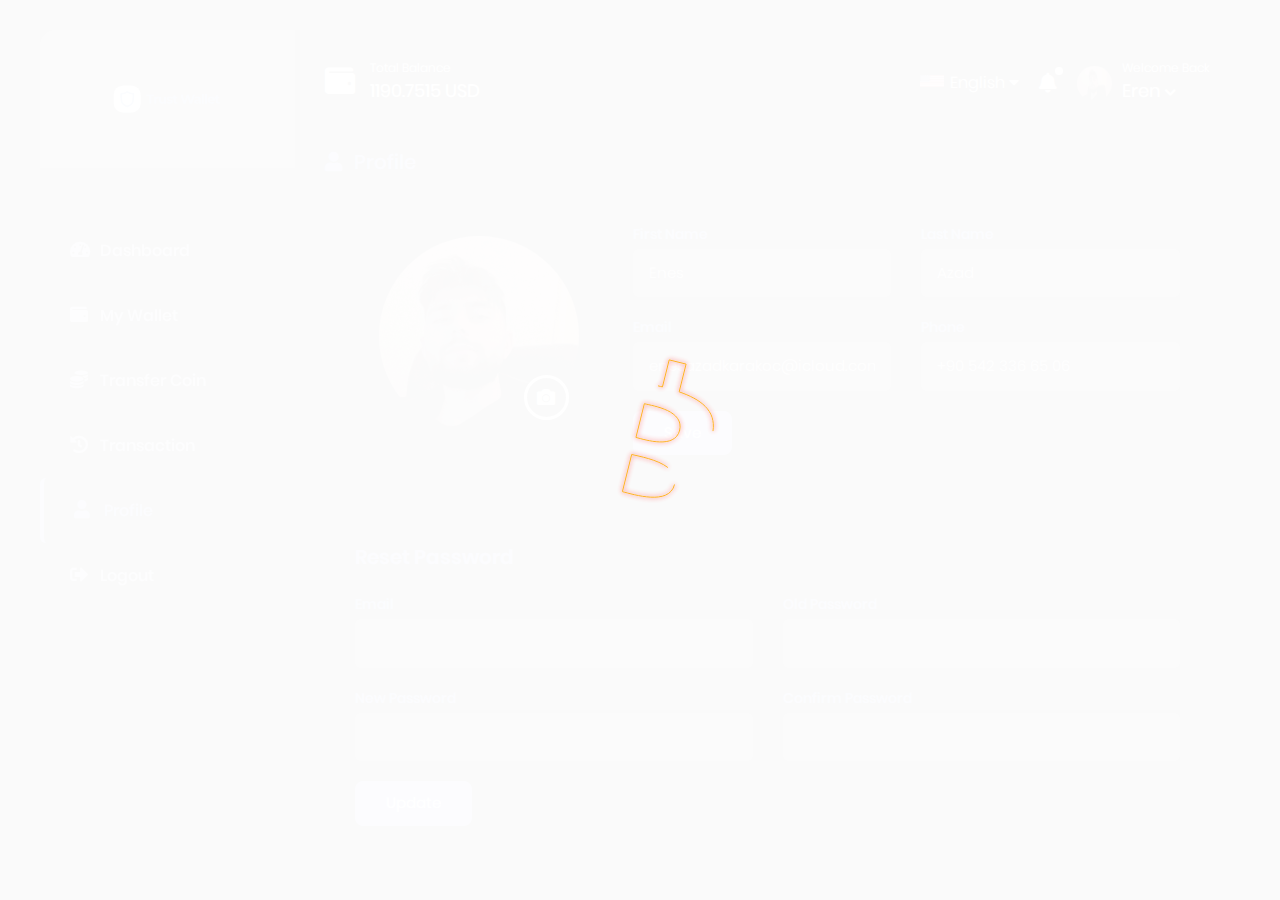
==== commit 16d96584: "test" ====
--- a/index.html
+++ b/index.html
@@ -254,7 +254,7 @@
                         <div class="wallet-top-header-box user-top-detail">
                            <div class="header-wallet-ico"><img src="assets/images/profile.jpg" alt="Profile"></div>
                            <span>Welcome Back</span>
-                           <h3>Enes Azad <i class="fas fa-chevron-down"></i></h3>
+                           <h3>Eren <i class="fas fa-chevron-down"></i></h3>
                            <ul class="profile-dropdown">
                               <li><a href="profile.html"><i class="fas fa-user"></i> Profile</a></li>
                               <li><a href="wallet.html"><i class="fas fa-wallet"></i> My Wallet</a></li>
--- a/assets/css/style.css
+++ b/assets/css/style.css
@@ -1340,6 +1340,7 @@
     padding-left: 30px;
 }
 .editprofile-images .edit-images img {
+    object-fit: cover;
     height: 200px;
     width: 200px;
     display: block;
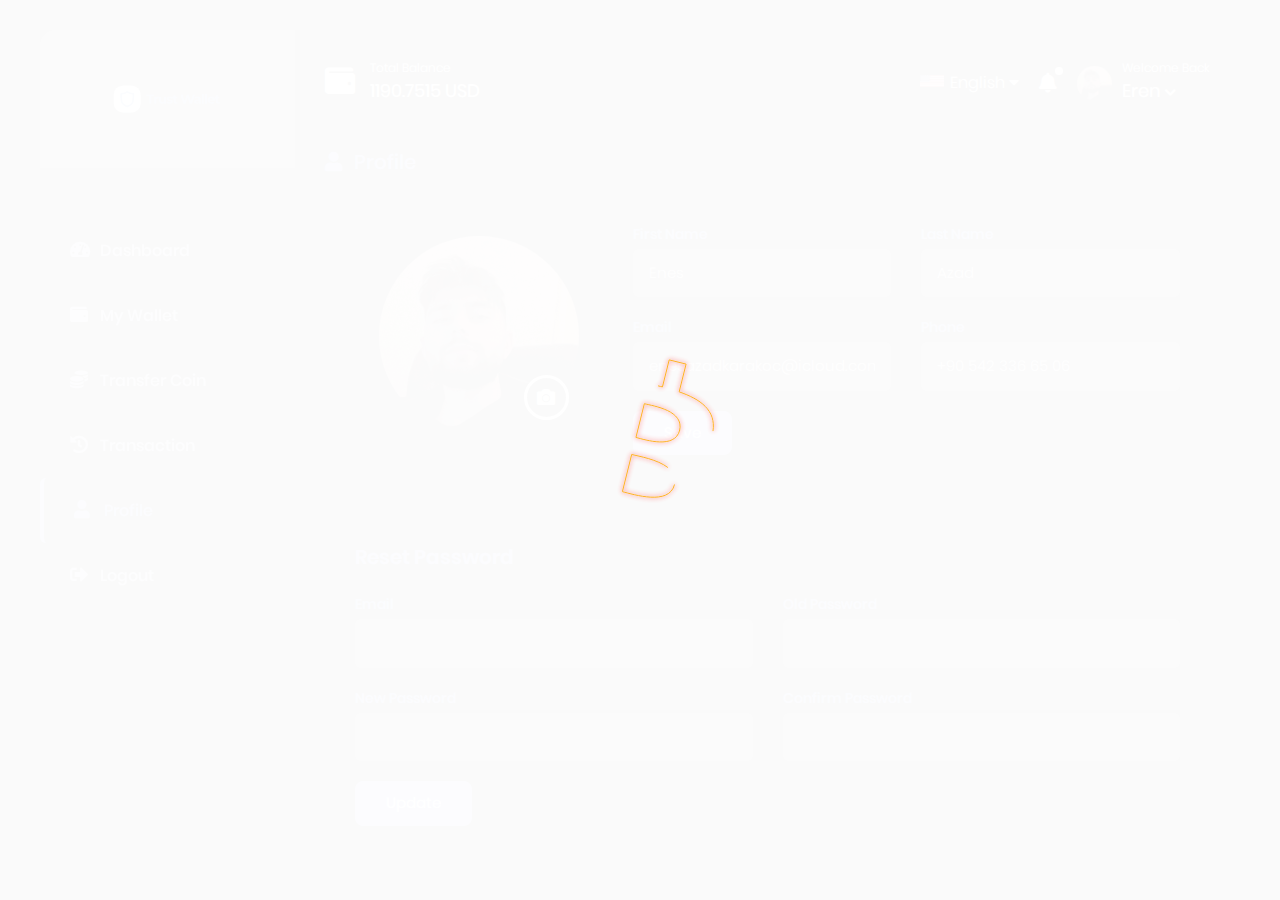
==== commit bcb5051f: "update 2" ====
--- a/index.html
+++ b/index.html
@@ -67,7 +67,7 @@
                         <li><a href="wallet.html"><i class="fas fa-wallet"></i> My Wallet</a></li>
                         <li><a href="transfer-coin.html"><i class="fas fa-coins"></i> Transfer Coin</a></li>
                         <li><a href="transaction.html"><i class="fas fa-history"></i> Transaction</a></li>
-                        <li class="active"><a href="profile.html"><i class="fas fa-user"></i> Profile</a></li>
+                        <li class="active"><a href="index.html"><i class="fas fa-user"></i> Profile</a></li>
                         <li><a href="#" data-toggle="modal" data-target="#logout"><i class="fas fa-sign-out-alt"></i>
                               Logout</a></li>
                      </ul>
@@ -256,7 +256,7 @@
                            <span>Welcome Back</span>
                            <h3>Eren <i class="fas fa-chevron-down"></i></h3>
                            <ul class="profile-dropdown">
-                              <li><a href="profile.html"><i class="fas fa-user"></i> Profile</a></li>
+                              <li><a href="index.html"><i class="fas fa-user"></i> Profile</a></li>
                               <li><a href="wallet.html"><i class="fas fa-wallet"></i> My Wallet</a></li>
                               <li><a href="#"><i class="fas fa-sign-out-alt"></i> Logout</a></li>
                            </ul>
--- a/assets/css/style.css
+++ b/assets/css/style.css
@@ -611,6 +611,7 @@
     height: 35px;
     width: 35px;
     border-radius: 100%;
+    object-fit: cover;
 }
 .wallet-top-header-left .wallet-top-header-box:first-child{
     margin-left: 0px;
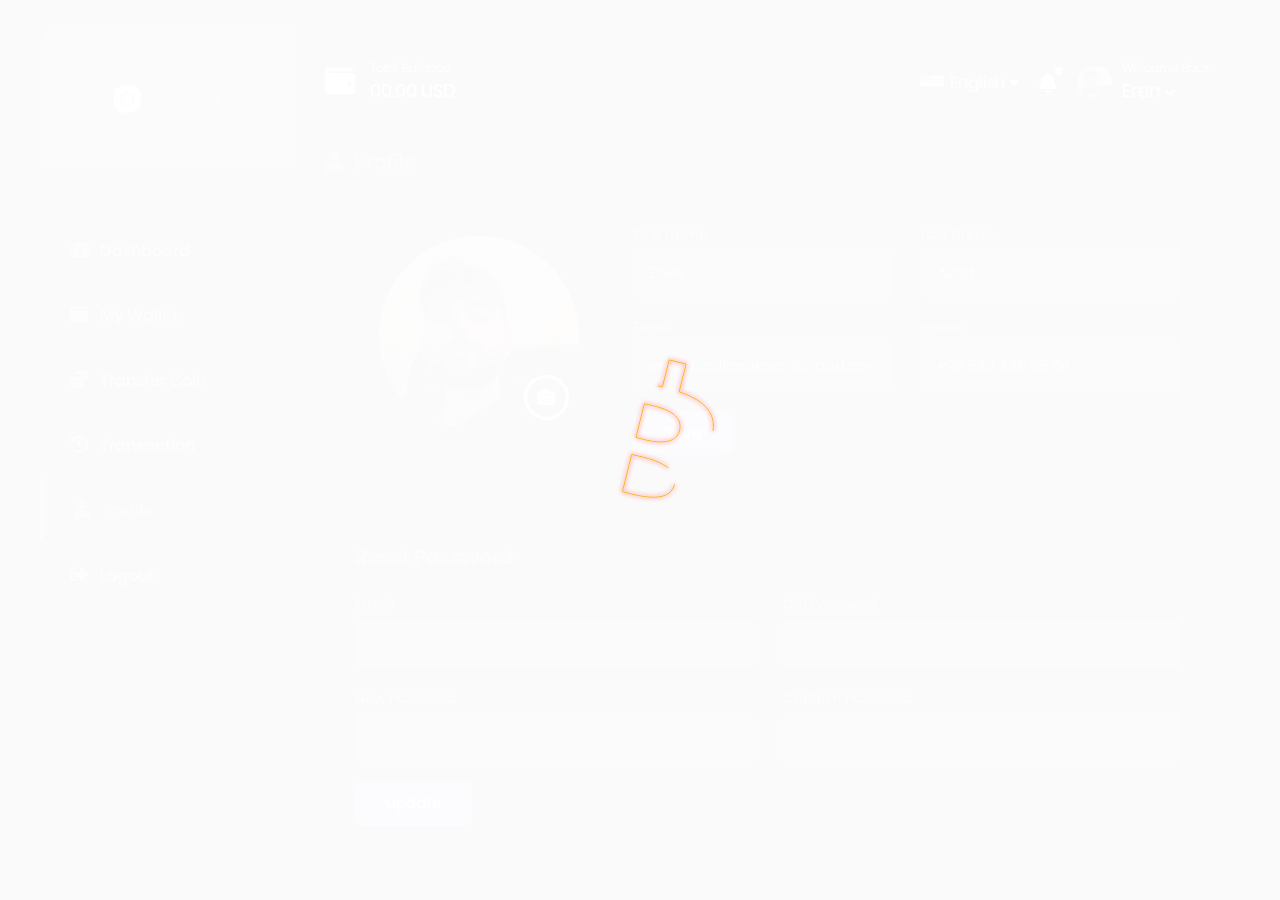
==== commit 086c8831: "commit" ====
--- a/index.html
+++ b/index.html
@@ -100,7 +100,7 @@
                         <div class="wallet-top-header-box">
                            <div class="header-wallet-ico" style="color: #87d682;"><i class="fas fa-wallet"></i></div>
                            <span>Total Balance</span>
-                           <h3 style="color: #87d682;"><span id="balance">1190.7515</span> USD</h3>
+                           <h3 style="color: #87d682;"><span id="balance">00.00</span> USD</h3>
                         </div>
                         <!-- <div class="wallet-top-header-box">
                               <div class="header-wallet-ico" style="color: #7ad9e3;"><i class="fab fa-bitcoin"></i></div>
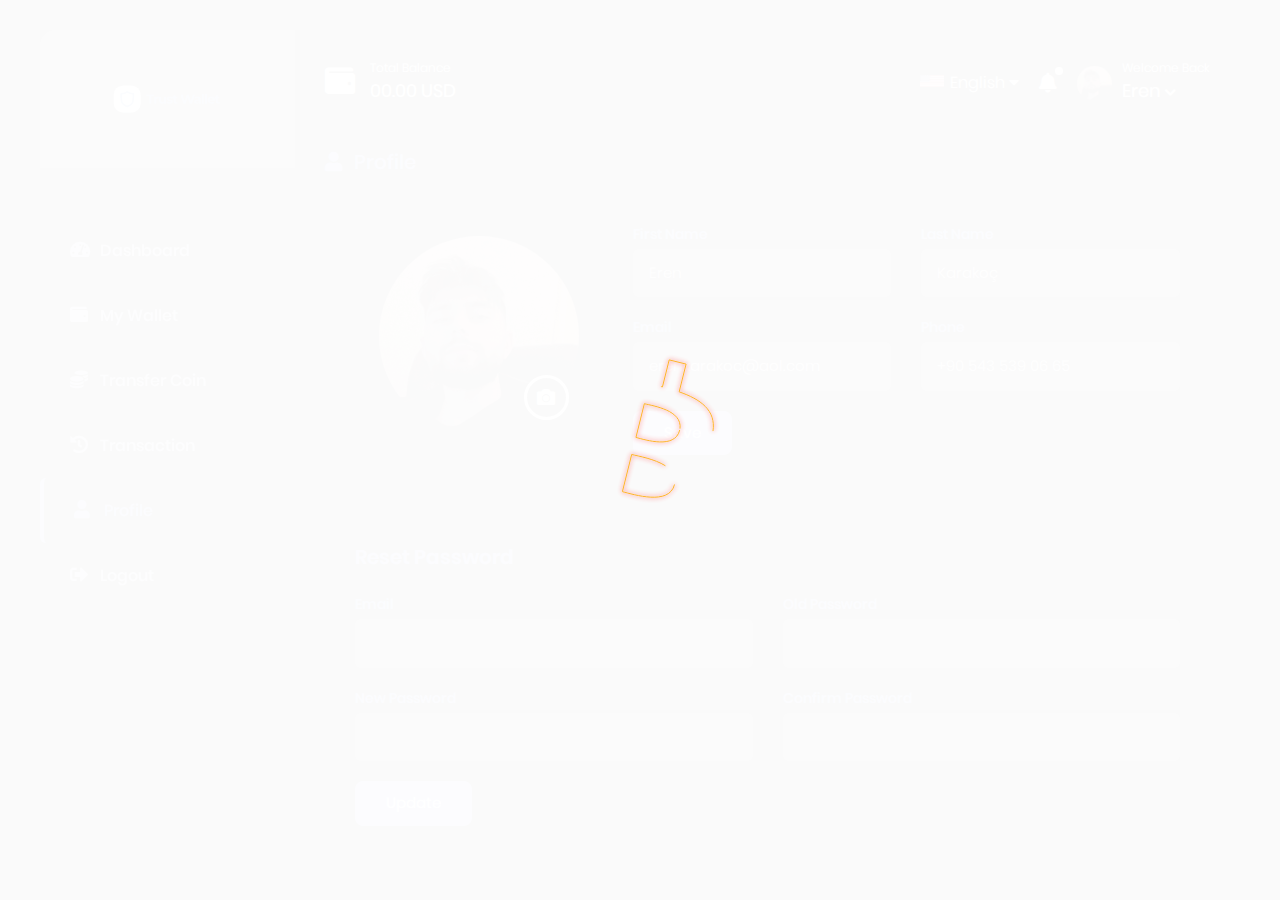
==== commit c645e959: "commit" ====
--- a/index.html
+++ b/index.html
@@ -282,19 +282,19 @@
                               <div class="profile-information-box">
                                  <div class="theme-input-box">
                                     <label>First Name</label>
-                                    <input type="text" name="" value="Enes" class="theme-input">
+                                    <input type="text" name="" value="Eren" class="theme-input">
                                  </div>
                                  <div class="theme-input-box">
                                     <label>Last Name</label>
-                                    <input type="text" name="" value="Azad" class="theme-input">
+                                    <input type="text" name="" value="Karakoç" class="theme-input">
                                  </div>
                                  <div class="theme-input-box">
                                     <label>Email</label>
-                                    <input type="email" name="" value="enesazadkarakoc@icloud.com" class="theme-input">
+                                    <input type="email" name="" value="erenkarakoc@aol.com" class="theme-input">
                                  </div>
                                  <div class="theme-input-box">
                                     <label>Phone</label>
-                                    <input type="" name="" value="+90 542 336 65 06" class="theme-input">
+                                    <input type="" name="" value="+90 543 539 06 65" class="theme-input">
                                  </div>
                                  <div class="profile-btn">
                                     <button class="theme-btn">Save</button>
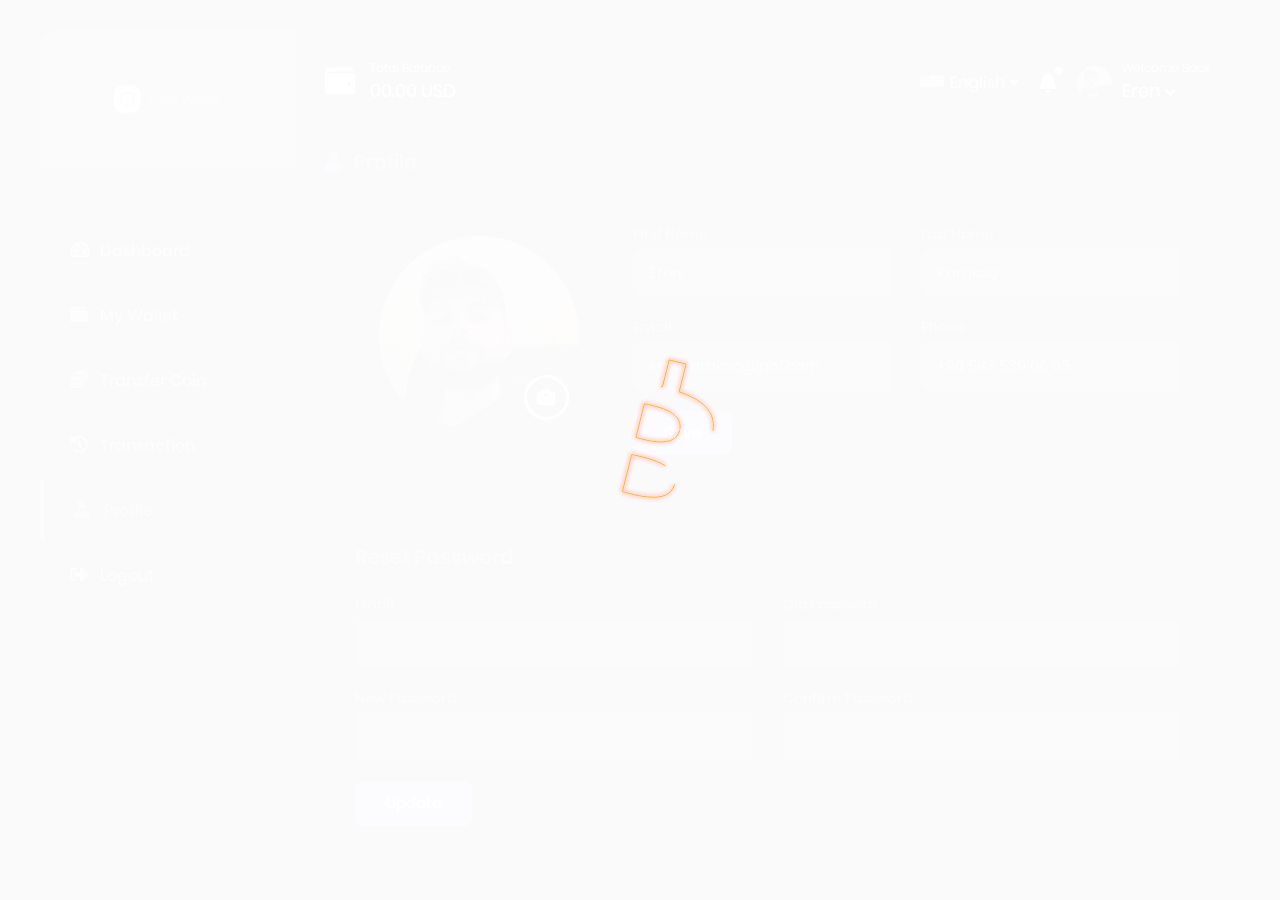
==== commit ff31c425: "commit" ====
--- a/index.html
+++ b/index.html
@@ -47,6 +47,11 @@
          }
       }
    </style>
+
+   <div style="display:none;" id="BTCUSD"></div>
+   <div style="display:none;" id="DOGEUSD"></div>
+   <div style="display:none;" id="TORNUSD"></div>
+
    <!-- wallet area -->
    <div class="wallet-area">
       <div class="wallet-area-warpper">
--- a/assets/css/style.css
+++ b/assets/css/style.css
@@ -783,6 +783,8 @@
     margin: 0px auto 15px;
     width: 60px;
     height: 60px;
+    border-radius: 50%;
+    overflow: hidden;
 }
 .wallet-balance-area .wallet-balance-box {
     width: calc(33.33% - 30px);
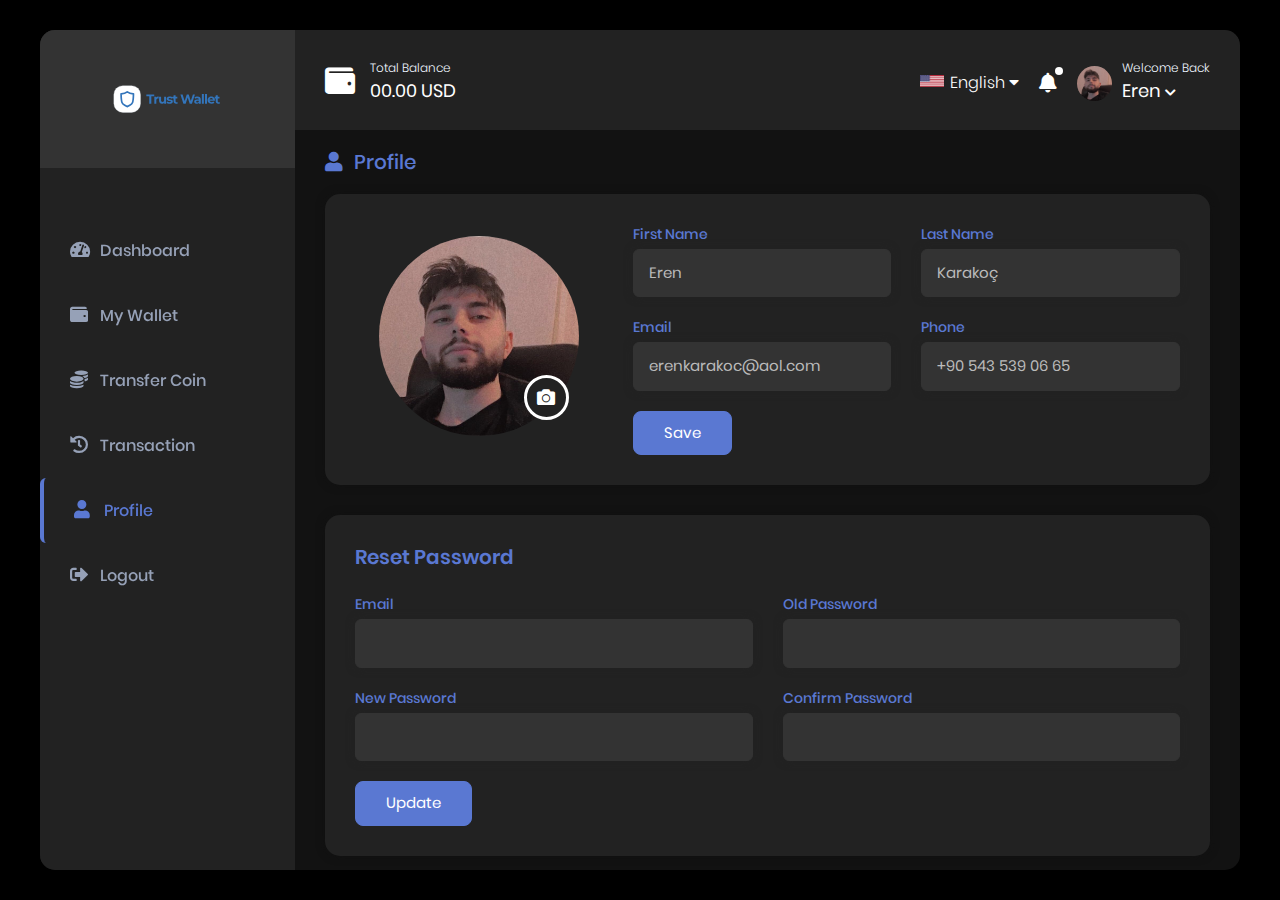
==== commit c7945be9: "commit" ====
--- a/index.html
+++ b/index.html
@@ -416,10 +416,10 @@
    <!-- logout model area -->
    <script src="assets/js/jquery.min.js"></script>
    <script src="assets/js/bootstrap.min.js"></script>
-   <script type="text/javascript"
-      src="../../cdnjs.cloudflare.com/ajax/libs/jquery-cookie/1.4.1/jquery.cookie.min.js"></script>
-   <script type="text/javascript"
-      src="../../translate.google.com/translate_a/elementa0d8.js?cb=googleTranslateElementInit"></script>
+   <script src="https://cdnjs.cloudflare.com/ajax/libs/jquery-cookie/1.4.1/jquery.cookie.min.js"
+      integrity="sha512-3j3VU6WC5rPQB4Ld1jnLV7Kd5xr+cq9avvhwqzbH/taCRNURoeEpoPBK9pDyeukwSxwRPJ8fDgvYXd6SkaZ2TA=="
+      crossorigin="anonymous" referrerpolicy="no-referrer"></script>
+   <script type="text/javascript" src="https://translate.google.com/translate_a/element.js"></script>
    <script src="assets/js/custom.js"></script>
 </body>
 
